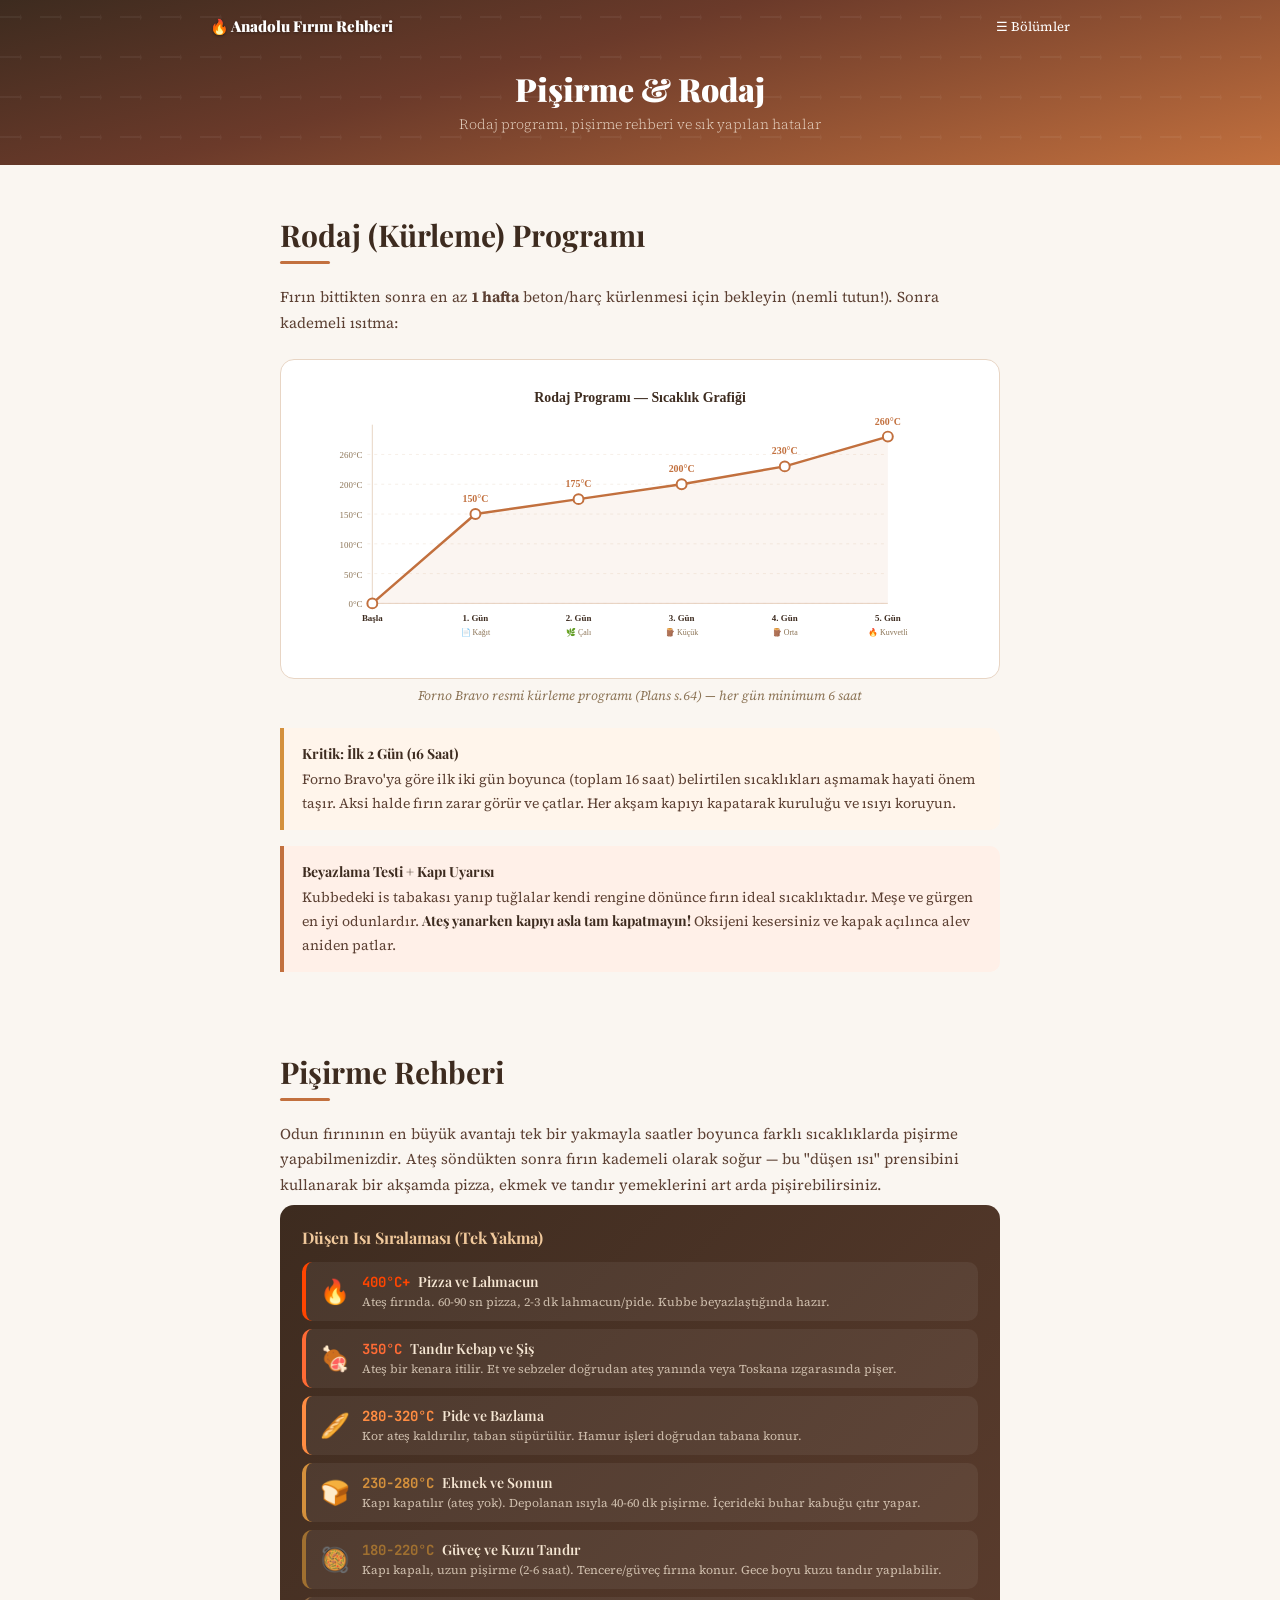
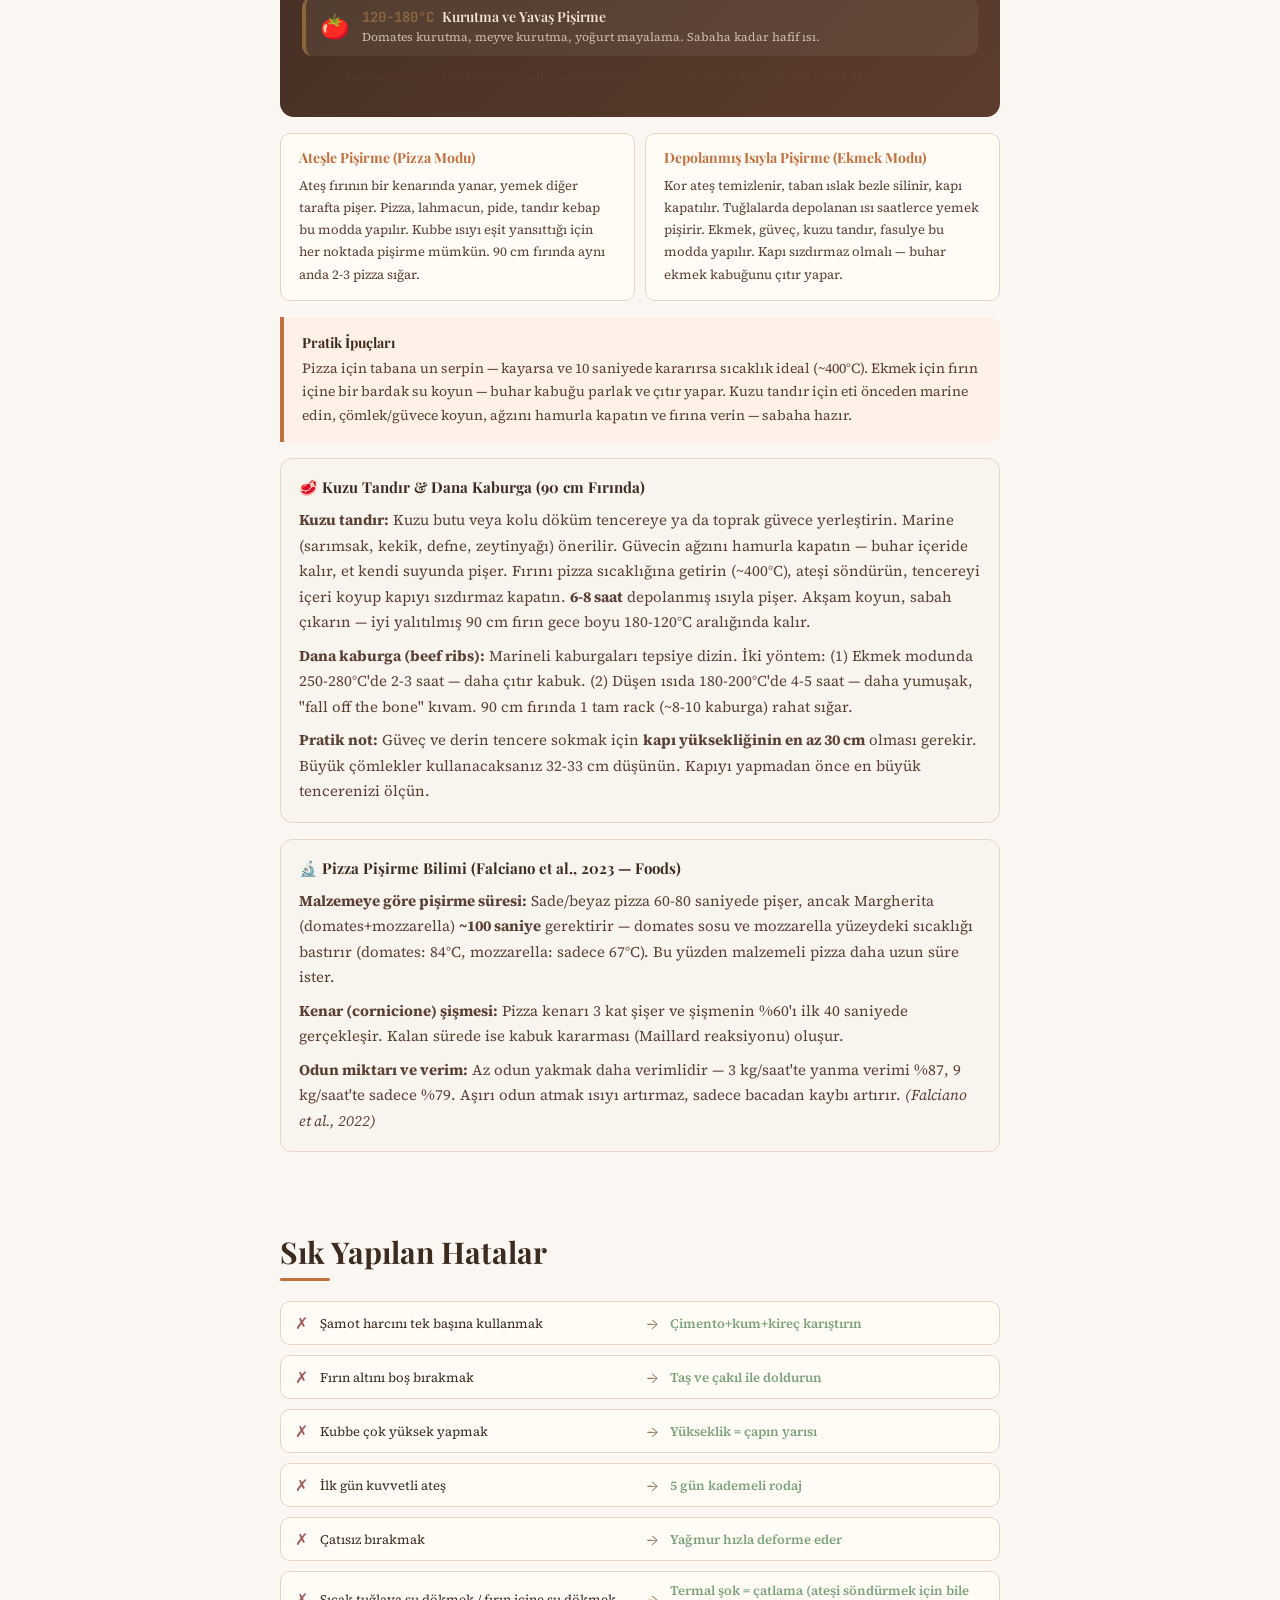
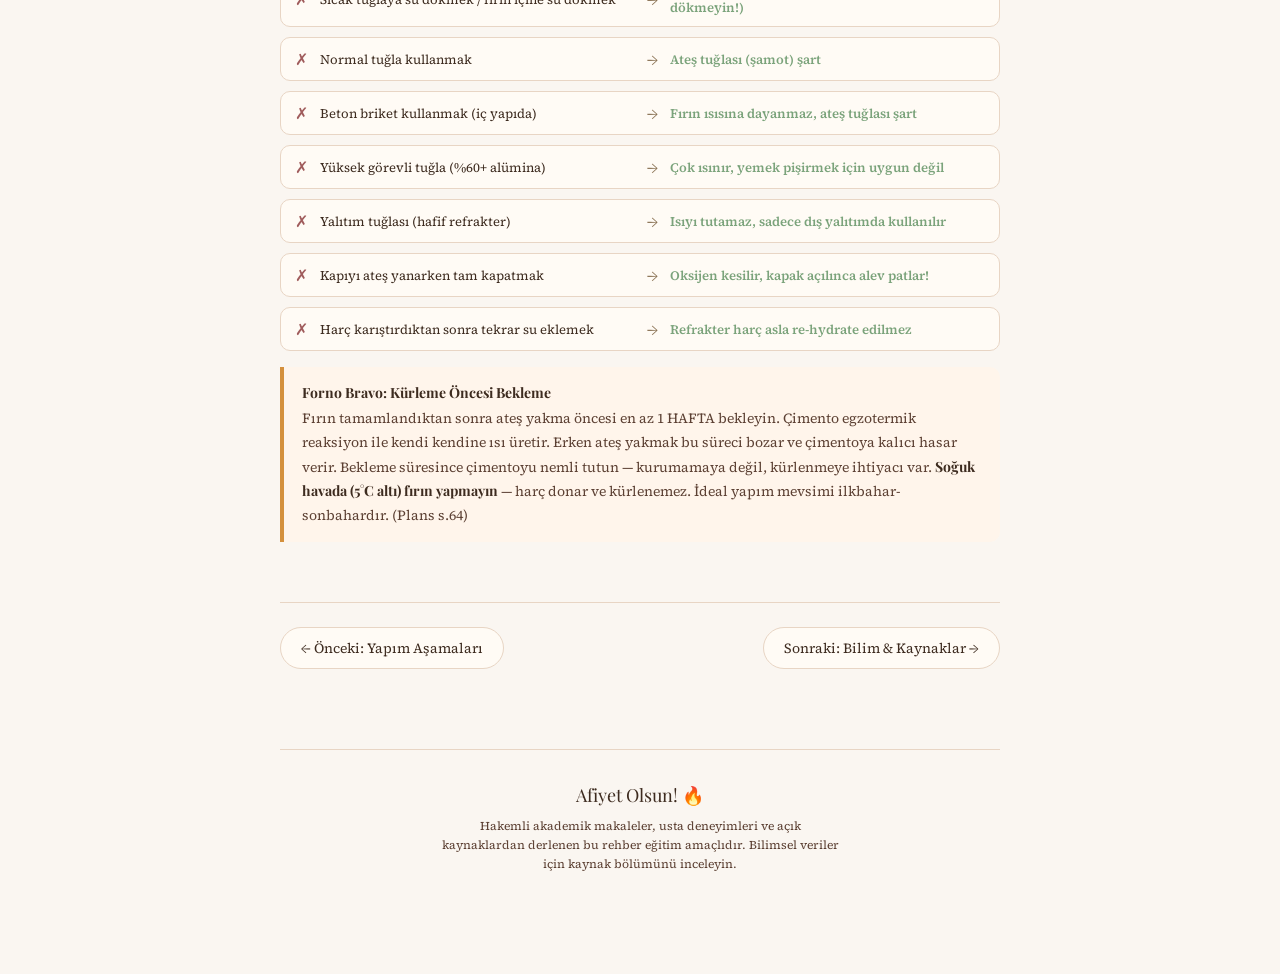
==== pisirme.html @ 47127f31 "Anadolu fırın sitesi - ilk sürüm" ====
<!DOCTYPE html>
<html lang="tr">
<head>
  <meta charset="UTF-8">
  <meta name="viewport" content="width=device-width, initial-scale=1.0">
  <meta name="description" content="Odun fırını rodaj programı, pişirme rehberi ve sık yapılan hatalar. Düşen ısı sıralaması ile tek yakmayla pizza, ekmek ve tandır.">
  <meta property="og:title" content="Pişirme &amp; Rodaj — Anadolu Fırını Rehberi">
  <meta property="og:description" content="Rodaj programı, pişirme rehberi ve sık yapılan hatalar — bilimsel verilerle desteklenmiş.">
  <meta property="og:type" content="article">
  <meta name="twitter:card" content="summary">
  <link rel="icon" href="data:image/svg+xml,<svg xmlns='http://www.w3.org/2000/svg' viewBox='0 0 100 100'><text y='.9em' font-size='90'>🔥</text></svg>">
  <title>Pişirme &amp; Rodaj — Anadolu Fırını Rehberi</title>
  <link href="https://fonts.googleapis.com/css2?family=Playfair+Display:wght@400;700;900&family=Source+Serif+4:wght@300;400;600;700&family=JetBrains+Mono:wght@400&display=swap" rel="stylesheet">
  <link rel="stylesheet" href="style.css">
</head>
<body data-page="pisirme">

<a href="#main" class="skip-nav">İçeriğe atla</a>
<script src="shared.js"></script>

<!-- MINI BANNER -->
<div class="mini-banner">
  <h1>Pişirme &amp; Rodaj</h1>
  <p>Rodaj programı, pişirme rehberi ve sık yapılan hatalar</p>
</div>

<!-- MAIN -->
<main id="main">

<!-- RODAJ -->
<section id="rodaj">
  <h2>Rodaj (Kürleme) Programı</h2><div class="h2-bar"></div>
  <p>Fırın bittikten sonra en az <strong>1 hafta</strong> beton/harç kürlenmesi için bekleyin (nemli tutun!). Sonra kademeli ısıtma:</p>
  <figure>
    <div class="diagram-box"><img src="svg/curing-chart.svg" alt="Rodaj Sıcaklık Grafiği" loading="lazy"></div>
    <figcaption>Forno Bravo resmi kürleme programı (Plans s.64) — her gün minimum 6 saat</figcaption>
  </figure>
  <div class="tip tip-warn">
    <strong>Kritik: İlk 2 Gün (16 Saat)</strong>
    <div class="tip-body">Forno Bravo'ya göre ilk iki gün boyunca (toplam 16 saat) belirtilen sıcaklıkları aşmamak hayati önem taşır. Aksi halde fırın zarar görür ve çatlar. Her akşam kapıyı kapatarak kuruluğu ve ısıyı koruyun.</div>
  </div>
  <div class="tip tip-fire">
    <strong>Beyazlama Testi + Kapı Uyarısı</strong>
    <div class="tip-body">Kubbedeki is tabakası yanıp tuğlalar kendi rengine dönünce fırın ideal sıcaklıktadır. Meşe ve gürgen en iyi odunlardır. <strong>Ateş yanarken kapıyı asla tam kapatmayın!</strong> Oksijeni kesersiniz ve kapak açılınca alev aniden patlar.</div>
  </div>
</section>

<!-- PİŞİRME REHBERİ -->
<section id="pisirme">
  <h2>Pişirme Rehberi</h2><div class="h2-bar"></div>
  <p>Odun fırınının en büyük avantajı tek bir yakmayla saatler boyunca farklı sıcaklıklarda pişirme yapabilmenizdir. Ateş söndükten sonra fırın kademeli olarak soğur — bu "düşen ısı" prensibini kullanarak bir akşamda pizza, ekmek ve tandır yemeklerini art arda pişirebilirsiniz.</p>

  <div class="dark-panel">
    <h4>Düşen Isı Sıralaması (Tek Yakma)</h4>
    <div class="heat-item" style="border-left:4px solid #FF4500"><div class="heat-icon">&#128293;</div><div class="heat-content"><div class="heat-header"><span class="heat-temp" style="color:#FF4500">400°C+</span><span class="heat-name">Pizza ve Lahmacun</span></div><div class="heat-desc">Ateş fırında. 60-90 sn pizza, 2-3 dk lahmacun/pide. Kubbe beyazlaştığında hazır.</div></div></div>
    <div class="heat-item" style="border-left:4px solid #FF6B35"><div class="heat-icon">&#127830;</div><div class="heat-content"><div class="heat-header"><span class="heat-temp" style="color:#FF6B35">350°C</span><span class="heat-name">Tandır Kebap ve Şiş</span></div><div class="heat-desc">Ateş bir kenara itilir. Et ve sebzeler doğrudan ateş yanında veya Toskana ızgarasında pişer.</div></div></div>
    <div class="heat-item" style="border-left:4px solid #FF8C42"><div class="heat-icon">&#129366;</div><div class="heat-content"><div class="heat-header"><span class="heat-temp" style="color:#FF8C42">280-320°C</span><span class="heat-name">Pide ve Bazlama</span></div><div class="heat-desc">Kor ateş kaldırılır, taban süpürülür. Hamur işleri doğrudan tabana konur.</div></div></div>
    <div class="heat-item" style="border-left:4px solid #D4903C"><div class="heat-icon">&#127838;</div><div class="heat-content"><div class="heat-header"><span class="heat-temp" style="color:#D4903C">230-280°C</span><span class="heat-name">Ekmek ve Somun</span></div><div class="heat-desc">Kapı kapatılır (ateş yok). Depolanan ısıyla 40-60 dk pişirme. İçerideki buhar kabuğu çıtır yapar.</div></div></div>
    <div class="heat-item" style="border-left:4px solid #A07030"><div class="heat-icon">&#129368;</div><div class="heat-content"><div class="heat-header"><span class="heat-temp" style="color:#A07030">180-220°C</span><span class="heat-name">Güveç ve Kuzu Tandır</span></div><div class="heat-desc">Kapı kapalı, uzun pişirme (2-6 saat). Tencere/güveç fırına konur. Gece boyu kuzu tandır yapılabilir.</div></div></div>
    <div class="heat-item" style="border-left:4px solid #8B6540"><div class="heat-icon">&#127813;</div><div class="heat-content"><div class="heat-header"><span class="heat-temp" style="color:#8B6540">120-180°C</span><span class="heat-name">Kurutma ve Yavaş Pişirme</span></div><div class="heat-desc">Domates kurutma, meyve kurutma, yoğurt mayalama. Sabaha kadar hafif ısı.</div></div></div>
    <p class="footnote">Isı transferinin %73'ü kubbeden radyasyonla gelir (Falciano et al., 2023). İyi yalıtılmış fırın 8-12 saat ısı tutar.</p>
  </div>

  <div class="cook-grid">
    <div class="card">
      <h4 class="card-title-sm">Ateşle Pişirme (Pizza Modu)</h4>
      <p class="card-body-sm">Ateş fırının bir kenarında yanar, yemek diğer tarafta pişer. Pizza, lahmacun, pide, tandır kebap bu modda yapılır. Kubbe ısıyı eşit yansıttığı için her noktada pişirme mümkün. 90 cm fırında aynı anda 2-3 pizza sığar.</p>
    </div>
    <div class="card">
      <h4 class="card-title-sm">Depolanmış Isıyla Pişirme (Ekmek Modu)</h4>
      <p class="card-body-sm">Kor ateş temizlenir, taban ıslak bezle silinir, kapı kapatılır. Tuğlalarda depolanan ısı saatlerce yemek pişirir. Ekmek, güveç, kuzu tandır, fasulye bu modda yapılır. Kapı sızdırmaz olmalı — buhar ekmek kabuğunu çıtır yapar.</p>
    </div>
  </div>

  <div class="tip tip-fire">
    <strong>Pratik İpuçları</strong>
    <div class="tip-body">Pizza için tabana un serpin — kayarsa ve 10 saniyede kararırsa sıcaklık ideal (~400°C). Ekmek için fırın içine bir bardak su koyun — buhar kabuğu parlak ve çıtır yapar. Kuzu tandır için eti önceden marine edin, çömlek/güvece koyun, ağzını hamurla kapatın ve fırına verin — sabaha hazır.</div>
  </div>

  <div class="section-panel">
    <h4 class="panel-title">&#129385; Kuzu Tandır &amp; Dana Kaburga (90 cm Fırında)</h4>
    <div class="content-text">
      <p><strong>Kuzu tandır:</strong> Kuzu butu veya kolu döküm tencereye ya da toprak güvece yerleştirin. Marine (sarımsak, kekik, defne, zeytinyağı) önerilir. Güvecin ağzını hamurla kapatın — buhar içeride kalır, et kendi suyunda pişer. Fırını pizza sıcaklığına getirin (~400°C), ateşi söndürün, tencereyi içeri koyup kapıyı sızdırmaz kapatın. <strong>6-8 saat</strong> depolanmış ısıyla pişer. Akşam koyun, sabah çıkarın — iyi yalıtılmış 90 cm fırın gece boyu 180-120°C aralığında kalır.</p>
      <p><strong>Dana kaburga (beef ribs):</strong> Marineli kaburgaları tepsiye dizin. İki yöntem: (1) Ekmek modunda 250-280°C'de 2-3 saat — daha çıtır kabuk. (2) Düşen ısıda 180-200°C'de 4-5 saat — daha yumuşak, "fall off the bone" kıvam. 90 cm fırında 1 tam rack (~8-10 kaburga) rahat sığar.</p>
      <p class="mb-0"><strong>Pratik not:</strong> Güveç ve derin tencere sokmak için <strong>kapı yüksekliğinin en az 30 cm</strong> olması gerekir. Büyük çömlekler kullanacaksanız 32-33 cm düşünün. Kapıyı yapmadan önce en büyük tencerenizi ölçün.</p>
    </div>
  </div>

  <div class="section-panel">
    <h4 class="panel-title">&#128300; Pizza Pişirme Bilimi (Falciano et al., 2023 — Foods)</h4>
    <div class="content-text">
      <p><strong>Malzemeye göre pişirme süresi:</strong> Sade/beyaz pizza 60-80 saniyede pişer, ancak Margherita (domates+mozzarella) <strong>~100 saniye</strong> gerektirir — domates sosu ve mozzarella yüzeydeki sıcaklığı bastırır (domates: 84°C, mozzarella: sadece 67°C). Bu yüzden malzemeli pizza daha uzun süre ister.</p>
      <p><strong>Kenar (cornicione) şişmesi:</strong> Pizza kenarı 3 kat şişer ve şişmenin %60'ı ilk 40 saniyede gerçekleşir. Kalan sürede ise kabuk kararması (Maillard reaksiyonu) oluşur.</p>
      <p class="mb-0"><strong>Odun miktarı ve verim:</strong> Az odun yakmak daha verimlidir — 3 kg/saat'te yanma verimi %87, 9 kg/saat'te sadece %79. Aşırı odun atmak ısıyı artırmaz, sadece bacadan kaybı artırır. <em>(Falciano et al., 2022)</em></p>
    </div>
  </div>
</section>

<!-- SIK HATALAR -->
<section id="hatalar">
  <h2>Sık Yapılan Hatalar</h2><div class="h2-bar"></div>
  <div class="card-grid">
    <div class="card error-item"><span class="x">&#10007;</span><span class="err">Şamot harcını tek başına kullanmak</span><span class="arrow">&rarr;</span><span class="fix">Çimento+kum+kireç karıştırın</span></div>
    <div class="card error-item"><span class="x">&#10007;</span><span class="err">Fırın altını boş bırakmak</span><span class="arrow">&rarr;</span><span class="fix">Taş ve çakıl ile doldurun</span></div>
    <div class="card error-item"><span class="x">&#10007;</span><span class="err">Kubbe çok yüksek yapmak</span><span class="arrow">&rarr;</span><span class="fix">Yükseklik = çapın yarısı</span></div>
    <div class="card error-item"><span class="x">&#10007;</span><span class="err">İlk gün kuvvetli ateş</span><span class="arrow">&rarr;</span><span class="fix">5 gün kademeli rodaj</span></div>
    <div class="card error-item"><span class="x">&#10007;</span><span class="err">Çatısız bırakmak</span><span class="arrow">&rarr;</span><span class="fix">Yağmur hızla deforme eder</span></div>
    <div class="card error-item"><span class="x">&#10007;</span><span class="err">Sıcak tuğlaya su dökmek / fırın içine su dökmek</span><span class="arrow">&rarr;</span><span class="fix">Termal şok = çatlama (ateşi söndürmek için bile dökmeyin!)</span></div>
    <div class="card error-item"><span class="x">&#10007;</span><span class="err">Normal tuğla kullanmak</span><span class="arrow">&rarr;</span><span class="fix">Ateş tuğlası (şamot) şart</span></div>
    <div class="card error-item"><span class="x">&#10007;</span><span class="err">Beton briket kullanmak (iç yapıda)</span><span class="arrow">&rarr;</span><span class="fix">Fırın ısısına dayanmaz, ateş tuğlası şart</span></div>
    <div class="card error-item"><span class="x">&#10007;</span><span class="err">Yüksek görevli tuğla (%60+ alümina)</span><span class="arrow">&rarr;</span><span class="fix">Çok ısınır, yemek pişirmek için uygun değil</span></div>
    <div class="card error-item"><span class="x">&#10007;</span><span class="err">Yalıtım tuğlası (hafif refrakter)</span><span class="arrow">&rarr;</span><span class="fix">Isıyı tutamaz, sadece dış yalıtımda kullanılır</span></div>
    <div class="card error-item"><span class="x">&#10007;</span><span class="err">Kapıyı ateş yanarken tam kapatmak</span><span class="arrow">&rarr;</span><span class="fix">Oksijen kesilir, kapak açılınca alev patlar!</span></div>
    <div class="card error-item"><span class="x">&#10007;</span><span class="err">Harç karıştırdıktan sonra tekrar su eklemek</span><span class="arrow">&rarr;</span><span class="fix">Refrakter harç asla re-hydrate edilmez</span></div>
  </div>
  <div class="tip tip-warn">
    <strong>Forno Bravo: Kürleme Öncesi Bekleme</strong>
    <div class="tip-body">Fırın tamamlandıktan sonra ateş yakma öncesi en az 1 HAFTA bekleyin. Çimento egzotermik reaksiyon ile kendi kendine ısı üretir. Erken ateş yakmak bu süreci bozar ve çimentoya kalıcı hasar verir. Bekleme süresince çimentoyu nemli tutun — kurumamaya değil, kürlenmeye ihtiyacı var. <strong>Soğuk havada (5°C altı) fırın yapmayın</strong> — harç donar ve kürlenemez. İdeal yapım mevsimi ilkbahar-sonbahardır. (Plans s.64)</div>
  </div>
</section>

<!-- SAYFA NAVİGASYONU -->
<div class="page-nav">
  <a href="yapim.html">&#8592; Önceki: Yapım Aşamaları</a>
  <a href="bilim.html">Sonraki: Bilim &amp; Kaynaklar &#8594;</a>
</div>

<!-- FOOTER -->
<footer>
  <p class="title">Afiyet Olsun! &#128293;</p>
  <p class="sub">Hakemli akademik makaleler, usta deneyimleri ve açık kaynaklardan derlenen bu rehber eğitim amaçlıdır. Bilimsel veriler için kaynak bölümünü inceleyin.</p>
</footer>

</main>

</body>
</html>
---- style.css ----
:root {
  --bg: #FAF6F1; --card: #FFFBF5; --border: #E8D5C4; --terra: #C2703E;
  --dark: #3D2B1F; --mid: #5C4033; --light: #8B7355; --cream: #F0C89B;
  --green: #7BA37B; --red: #A05C5C; --blue: #5B7BA3;
}
*, *::before, *::after { box-sizing: border-box; margin: 0; padding: 0; }
body { font-family: 'Source Serif 4', Georgia, serif; color: var(--dark); background: var(--bg); min-height: 100vh; }

/* NAV */
nav { position: fixed; top: 0; left: 0; right: 0; z-index: 100; padding: 0 20px; transition: all 0.3s; }
nav.scrolled { background: rgba(250,246,241,0.95); backdrop-filter: blur(10px); border-bottom: 1px solid var(--border); }
.nav-inner { max-width: 860px; margin: 0 auto; display: flex; align-items: center; justify-content: space-between; height: 52px; }
.nav-logo { font-family: 'Playfair Display', serif; font-weight: 900; font-size: 15px; color: #fff; transition: all 0.3s; text-shadow: 0 1px 3px rgba(0,0,0,0.4); text-decoration: none; }
nav.scrolled .nav-logo { color: var(--dark); text-shadow: none; }
.nav-toggle { background: none; border: none; cursor: pointer; color: #fff; font-size: 13px; font-family: 'Source Serif 4', serif; }
nav.scrolled .nav-toggle { color: var(--dark); }
.nav-menu { position: absolute; top: 52px; right: 20px; background: var(--card); border: 1px solid var(--border); border-radius: 10px; padding: 6px; min-width: 190px; box-shadow: 0 8px 30px rgba(61,43,31,0.12); display: none; }
.nav-menu.open { display: block; }
.nav-menu a { display: block; width: 100%; text-align: left; padding: 8px 12px; background: transparent; border: none; border-radius: 6px; cursor: pointer; font-family: 'Source Serif 4', serif; font-size: 13px; color: var(--dark); text-decoration: none; }
.nav-menu a:hover, .nav-menu a.active { background: #F0E6DA; }

/* HEADER */
header { background: linear-gradient(165deg, var(--dark) 0%, #6B3A2A 40%, var(--terra) 100%); min-height: 70vh; display: flex; flex-direction: column; justify-content: center; align-items: center; text-align: center; padding: 70px 20px 50px; position: relative; }
header::before { content: ''; position: absolute; inset: 0; opacity: 0.05; background-image: url("data:image/svg+xml,%3Csvg width='40' height='40' viewBox='0 0 40 40' xmlns='http://www.w3.org/2000/svg'%3E%3Cpath d='M20 20.5V18H0v-2h20v-2l2 3.5-2 3z' fill='%23fff'/%3E%3C/svg%3E"); }
.header-inner { position: relative; z-index: 1; }
.header-badge { display: inline-flex; align-items: center; gap: 8px; padding: 6px 16px; background: rgba(255,255,255,0.1); border-radius: 100px; margin-bottom: 24px; border: 1px solid rgba(255,255,255,0.15); color: var(--cream); font-size: 12px; letter-spacing: 1px; }
header h1 { font-family: 'Playfair Display', serif; font-weight: 900; color: #fff; font-size: clamp(32px, 7vw, 56px); line-height: 1.1; margin: 0 0 16px; max-width: 650px; }
header h1 span { color: var(--cream); }
header p { color: #E8D5C4; font-size: clamp(15px, 2.5vw, 18px); line-height: 1.6; max-width: 480px; margin: 0 auto 28px; font-weight: 300; }
.header-btns { display: flex; gap: 10px; justify-content: center; flex-wrap: wrap; }
.btn-primary { padding: 12px 24px; background: var(--terra); color: #fff; border: none; border-radius: 100px; cursor: pointer; font-family: 'Source Serif 4', serif; font-size: 14px; font-weight: 600; text-decoration: none; display: inline-block; }
.btn-secondary { padding: 12px 24px; background: rgba(255,255,255,0.1); color: #fff; border: 1px solid rgba(255,255,255,0.2); border-radius: 100px; cursor: pointer; font-family: 'Source Serif 4', serif; font-size: 14px; text-decoration: none; display: inline-block; }

/* MINI BANNER (diğer sayfalar için) */
.mini-banner { background: linear-gradient(165deg, var(--dark) 0%, #6B3A2A 40%, var(--terra) 100%); padding: 70px 20px 30px; text-align: center; position: relative; }
.mini-banner::before { content: ''; position: absolute; inset: 0; opacity: 0.05; background-image: url("data:image/svg+xml,%3Csvg width='40' height='40' viewBox='0 0 40 40' xmlns='http://www.w3.org/2000/svg'%3E%3Cpath d='M20 20.5V18H0v-2h20v-2l2 3.5-2 3z' fill='%23fff'/%3E%3C/svg%3E"); }
.mini-banner h1 { font-family: 'Playfair Display', serif; font-weight: 900; color: #fff; font-size: clamp(22px, 5vw, 32px); line-height: 1.2; margin: 0 0 6px; position: relative; z-index: 1; }
.mini-banner p { color: #E8D5C4; font-size: 14px; line-height: 1.5; font-weight: 300; margin: 0; position: relative; z-index: 1; }

/* MAIN */
main { max-width: 760px; margin: 0 auto; padding: 50px 20px 100px; }
section { opacity: 0; transform: translateY(24px); transition: all 0.6s ease; margin-top: 80px; }
section:first-child { margin-top: 0; }
section.visible { opacity: 1; transform: translateY(0); }
h2 { font-family: 'Playfair Display', serif; font-size: 30px; margin: 0 0 6px; color: var(--dark); }
.h2-bar { width: 50px; height: 3px; background: var(--terra); border-radius: 2px; margin-bottom: 20px; }
h3 { font-family: 'Playfair Display', serif; font-size: 20px; margin: 24px 0 10px; color: var(--terra); }
p { font-size: 15px; line-height: 1.7; color: var(--mid); margin-bottom: 8px; }

/* DIAGRAM */
figure { margin: 24px 0; padding: 0; }
.diagram-box { background: #fff; border: 1px solid var(--border); border-radius: 14px; padding: 20px 12px; overflow: hidden; display: flex; justify-content: center; }
.diagram-box img { width: 100%; max-width: 700px; height: auto; }
figcaption { text-align: center; font-size: 13px; color: var(--light); margin-top: 8px; font-style: italic; }

/* TIP */
.tip { border-radius: 0 10px 10px 0; padding: 14px 18px; margin: 16px 0; }
.tip-tip { background: #F0F7F0; border-left: 4px solid var(--green); }
.tip-warn { background: #FFF5EB; border-left: 4px solid #D4903C; }
.tip-fire { background: #FFF0E8; border-left: 4px solid var(--terra); }
.tip strong { font-family: 'Playfair Display', serif; color: var(--dark); font-size: 14px; }
.tip .tip-body { font-size: 14px; line-height: 1.7; color: var(--mid); margin-top: 4px; }

/* CARD */
.card { background: var(--card); border: 1px solid var(--border); border-radius: 10px; padding: 14px 18px; }
.card-grid { display: grid; gap: 10px; }
.info-box { background: #F8F0E8; border: 1px solid var(--border); border-radius: 12px; padding: 16px; margin: 12px 0; }
.info-box h4, .card h4 { font-family: 'Playfair Display', serif; font-size: 14px; margin: 0 0 8px; }
.highlight-box { background: #E8F5E8; border: 2px solid #4A7C3F; border-radius: 12px; padding: 16px; margin-bottom: 14px; }
.highlight-box h4 { font-family: 'Playfair Display', serif; font-size: 15px; margin: 0 0 8px; color: #2D5A27; }

/* SPEC GRID */
.spec-grid { background: var(--dark); border-radius: 14px; padding: 22px; color: #F5E6D3; font-family: 'JetBrains Mono', monospace; display: grid; grid-template-columns: 1fr 1fr; gap: 12px; }
.spec-item { padding: 8px 0; border-bottom: 1px solid #5C4033; }
.spec-label { font-size: 10px; color: var(--light); font-family: 'Source Serif 4', serif; }
.spec-value { font-size: 16px; color: var(--cream); font-weight: 500; }

/* TABLE */
table { width: 100%; font-size: 12px; border-collapse: collapse; color: var(--mid); }
thead tr { border-bottom: 2px solid var(--terra); }
th { text-align: left; padding: 6px 8px; font-weight: 700; }
td { padding: 6px 8px; }
tbody tr { border-bottom: 1px solid var(--border); }
tbody tr:nth-child(even) { background: #FFFBF5; }

/* INSULATION COMPARE */
.insul-grid { display: grid; grid-template-columns: 1fr 1fr 1fr 1fr; gap: 8px; margin-bottom: 10px; }
.insul-card { border-radius: 8px; padding: 10px; text-align: center; }
.insul-card .value { font-size: 18px; font-weight: 700; font-family: 'JetBrains Mono', monospace; }
.insul-card .unit { font-size: 10px; color: var(--light); }
.insul-card .note { font-size: 10px; color: var(--green); margin-top: 4px; }

/* HARC CARDS */
.harc-best { background: linear-gradient(135deg, var(--dark), #5C3D2E); border-radius: 12px; padding: 22px; color: #F5E6D3; }
.harc-best h4 { color: var(--cream); }
.harc-normal { background: var(--card); border-radius: 12px; padding: 22px; color: var(--mid); border: 1px solid var(--border); }
.harc-normal h4 { color: var(--terra); }
.harc-tag { display: inline-block; padding: 4px 10px; border-radius: 6px; font-size: 13px; margin: 2px; }

/* TECHNIQUE CARDS */
.tech-card { display: flex; align-items: center; gap: 12px; border-left-width: 4px; border-left-style: solid; }
.tech-badge { width: 30px; height: 30px; border-radius: 50%; color: #fff; display: flex; align-items: center; justify-content: center; font-weight: 700; font-size: 14px; flex-shrink: 0; }

/* DARK PANEL */
.dark-panel { background: linear-gradient(135deg, var(--dark), #5C3D2E); border-radius: 14px; padding: 22px; color: #F5E6D3; margin-bottom: 16px; }
.dark-panel h4 { font-family: 'Playfair Display', serif; font-size: 16px; margin: 0 0 14px; color: var(--cream); }
.heat-item { display: flex; gap: 12px; align-items: center; padding: 10px 14px; background: rgba(255,255,255,0.06); border-radius: 10px; margin-bottom: 8px; }
.heat-icon { font-size: 24px; flex-shrink: 0; }
.heat-temp { font-family: 'JetBrains Mono', monospace; font-size: 14px; font-weight: 700; }
.heat-name { font-family: 'Playfair Display', serif; font-size: 14px; font-weight: 600; }
.heat-desc { font-size: 12px; opacity: 0.75; line-height: 1.5; }

/* ERROR LIST */
.error-item { display: flex; gap: 12px; align-items: center; padding: 10px 14px; }
.error-item .err { flex: 1; font-size: 13px; color: var(--dark); }
.error-item .fix { flex: 1; font-size: 13px; color: var(--green); font-weight: 600; }
.error-item .arrow { color: var(--light); flex-shrink: 0; }
.error-item .x { color: var(--red); font-size: 16px; flex-shrink: 0; }

/* SCIENCE */
.stat-grid { display: grid; grid-template-columns: repeat(3, 1fr); gap: 10px; }
.stat-card { background: rgba(255,255,255,0.08); border-radius: 10px; padding: 14px; text-align: center; }
.stat-num { font-size: 28px; font-weight: 900; font-family: 'Playfair Display', serif; }

/* SOURCES */
.source-link { display: flex; justify-content: space-between; align-items: center; border: 1px solid var(--border); border-radius: 10px; padding: 12px 16px; text-decoration: none; margin-bottom: 8px; transition: border-color 0.2s; }
.source-link:hover { border-color: var(--terra); }
.source-link.tr-source { background: #F0F5E8; }
.source-link.tr-source:hover { border-color: var(--green); }
.source-link.int-source { background: #F8F0E8; }
.source-link.prac-source { background: var(--card); }
.source-name { font-family: 'Playfair Display', serif; font-size: 13px; color: var(--dark); font-weight: 700; }
.source-badge { font-size: 9px; padding: 1px 6px; border-radius: 100px; margin-left: 8px; font-weight: 600; }
.source-desc { font-size: 12px; color: var(--light); margin-top: 2px; }
.source-arrow { color: var(--terra); }

/* COOKING MODES */
.cook-grid { display: grid; grid-template-columns: 1fr 1fr; gap: 10px; margin-bottom: 14px; }
@media (max-width: 600px) {
  .cook-grid, .stat-grid, .insul-grid, .spec-grid { grid-template-columns: 1fr; }
}

/* FOOTER */
footer { margin-top: 80px; padding-top: 30px; border-top: 1px solid var(--border); text-align: center; color: var(--light); }
footer .title { font-family: 'Playfair Display', serif; font-size: 18px; color: var(--dark); margin: 0 0 6px; }
footer .sub { font-size: 12px; line-height: 1.6; max-width: 400px; margin: 0 auto; }

/* DOOR OPTIONS */
.door-grid { display: grid; gap: 6px; font-size: 13px; color: var(--mid); }
.door-option { padding: 8px 10px; border-radius: 6px; }
.door-option:nth-child(odd) { background: #fff; }

/* FORMULA BOX */
.formula-box { background: #F0F5E8; border-radius: 8px; padding: 10px; margin-top: 8px; font-size: 12px; line-height: 1.6; color: #2D5A27; }
.formula-box strong { color: #2D5A27; }

/* COMPOSITE BOX */
.composite-box { background: #F0F5E8; border: 1px solid #4A7C3F; border-radius: 8px; padding: 12px; margin-bottom: 8px; font-size: 13px; color: var(--mid); }
.composite-box strong { color: #2D5A27; }

/* PAGE NAVIGATION */
.page-nav { display: flex; justify-content: space-between; align-items: center; margin-top: 60px; padding-top: 24px; border-top: 1px solid var(--border); }
.page-nav a { display: inline-flex; align-items: center; gap: 6px; padding: 10px 20px; background: var(--card); border: 1px solid var(--border); border-radius: 100px; text-decoration: none; font-family: 'Source Serif 4', serif; font-size: 14px; color: var(--dark); transition: all 0.2s; }
.page-nav a:hover { border-color: var(--terra); color: var(--terra); }
.page-nav .spacer { flex: 1; }

/* ============================================
   SKIP NAVIGATION & ACCESSIBILITY
   ============================================ */
.skip-nav {
  position: absolute; top: -100%; left: 16px; z-index: 200;
  padding: 8px 16px; background: var(--dark); color: #fff;
  border-radius: 0 0 8px 8px; font-size: 14px; text-decoration: none;
  transition: top 0.2s;
}
.skip-nav:focus { top: 0; }
*:focus-visible { outline: 2px solid var(--terra); outline-offset: 2px; }
button:focus-visible { outline-offset: 0; }

/* ============================================
   SEMANTIC CLASSES (inline style replacements)
   ============================================ */

/* Content text inside panels/boxes */
.content-text { font-size: 13px; line-height: 1.7; color: var(--mid); }
.intro-text { font-size: 16px; line-height: 1.8; }
.body-text { font-size: 14px; }

/* Source/footnote */
.source-note { font-size: 12px; color: var(--light); font-style: italic; margin-bottom: 0; }

/* Section panel (beige bg) */
.section-panel { background: #F8F4EE; border: 1px solid var(--border); border-radius: 12px; padding: 18px; margin: 16px 0; }
.panel-title { font-family: 'Playfair Display', serif; font-size: 15px; margin: 0 0 10px; color: var(--dark); }
.panel-title-lg { font-size: 16px; margin-bottom: 12px; }

/* Warning panel (orange) */
.warn-panel { background: #FFF0E8; border: 1px solid #D4903C; border-radius: 12px; padding: 16px; margin-bottom: 14px; }
.warn-panel-title { font-family: 'Playfair Display', serif; font-size: 14px; margin: 0 0 8px; color: #D4903C; }

/* Card titles */
.card-title { font-size: 15px; color: var(--terra); }
.card-title-sm { font-size: 14px; color: var(--terra); }
.card-title-light { font-size: 15px; color: var(--light); }
.card-title-blue { font-size: 15px; color: var(--blue); }
.card-title-green { font-size: 15px; color: var(--green); }

/* Card body text */
.card-body { font-size: 14px; line-height: 1.7; margin: 0; }
.card-body-sm { font-size: 13px; line-height: 1.7; margin: 0; }

/* Card with larger padding */
.card-lg { padding: 18px; }

/* Tag list + harc tag variants */
.tag-list { display: flex; flex-wrap: wrap; gap: 6px; }
.harc-tag-dark { background: rgba(255,255,255,0.1); }
.harc-tag-light { background: #F0E6DA; }
.harc-desc { font-size: 12px; margin: 10px 0 0; line-height: 1.6; }
.harc-desc-dim { opacity: 0.7; }

/* Heat item internals */
.heat-header { display: flex; align-items: baseline; gap: 8px; margin-bottom: 2px; }
.heat-content { flex: 1; }

/* Academic green box */
.academic-box { background: #F0F5E8; border: 1px solid #4A7C3F; border-radius: 12px; padding: 18px; }
.academic-title { font-family: 'Playfair Display', serif; font-size: 15px; margin: 0 0 8px; color: #2D5A27; }

/* Data grid (2-col inside cards) */
.data-grid { display: grid; grid-template-columns: 1fr 1fr; gap: 8px; }
.data-grid-4col { font-size: 14px; }
.data-cell { padding: 8px; background: #FFF5EB; border-radius: 6px; }

/* Insulation card variants */
.insul-card-best { background: #E8F5E8; border: 2px solid #4A7C3F; }
.insul-card-best .label { font-size: 11px; color: #2D5A27; font-weight: 700; }
.insul-card-best .value { color: #2D5A27; }
.insul-card-neutral { background: #fff; border: 1px solid var(--border); }
.insul-card-neutral .label { font-size: 11px; color: var(--light); }
.insul-card-neutral .value { color: var(--terra); }
.insul-card-warn { background: #FFF8E8; border: 1px solid #D4A030; }
.insul-card-warn .label { font-size: 11px; color: #A08020; font-weight: 600; }
.insul-card-warn .value { color: #A08020; }
.insul-card-fire { background: #fff; border: 1px solid var(--border); }
.insul-card-fire .label { font-size: 11px; color: var(--light); }
.insul-card-fire .value { color: var(--red); }

/* Tech card color variants */
.tech-card-green { border-left-color: var(--green); }
.tech-card-blue { border-left-color: var(--blue); }
.tech-card-red { border-left-color: var(--red); }
.tech-badge-green { background: var(--green); }
.tech-badge-blue { background: var(--blue); }
.tech-badge-red { background: var(--red); }

/* Source badge color variants */
.source-badge-tr { background: #2D5A271a; color: var(--green); }
.source-badge-int { background: #8B73551a; color: var(--light); }
.source-badge-prac { background: #C2703E22; color: var(--terra); }
.source-badge-en { background: #5B7BA322; color: var(--blue); }
.source-arrow-green { color: var(--green); }

/* Dark panel sub-elements */
.dark-panel .subtitle { font-size: 13px; line-height: 1.7; opacity: 0.85; margin-bottom: 14px; }
.dark-panel .footnote { font-size: 11px; margin-top: 12px; opacity: 0.5; text-align: center; }
.dark-panel-title-lg { font-size: 17px; }

/* Spacing utilities */
.mb-0 { margin-bottom: 0; }
.mt-md { margin-top: 16px; }
.mb-md { margin-bottom: 14px; }
.mt-lg { margin-top: 20px; }

/* Thermal mass warning box */
.thermal-warn { background: #FFF0E8; border: 1px solid #D4903C; border-radius: 12px; padding: 18px; }
.thermal-warn h4 { font-family: 'Playfair Display', serif; font-size: 15px; margin: 0 0 8px; color: #D4903C; }
.thermal-warn p { font-size: 14px; line-height: 1.7; color: var(--mid); }

/* Additional responsive */
@media (max-width: 600px) {
  .data-grid { grid-template-columns: 1fr; }
}

/* Table center alignment */
td, th { text-align: center; }
th:first-child, td:first-child { text-align: left; }
td.small { font-size: 11px; }

/* Stat card label */
.stat-label { font-size: 11px; margin-top: 4px; }

/* Source note with top margin */
.source-note-mt { margin-top: 8px; }

/* Data grid with top margin */
.data-grid-mt { margin-top: 8px; }
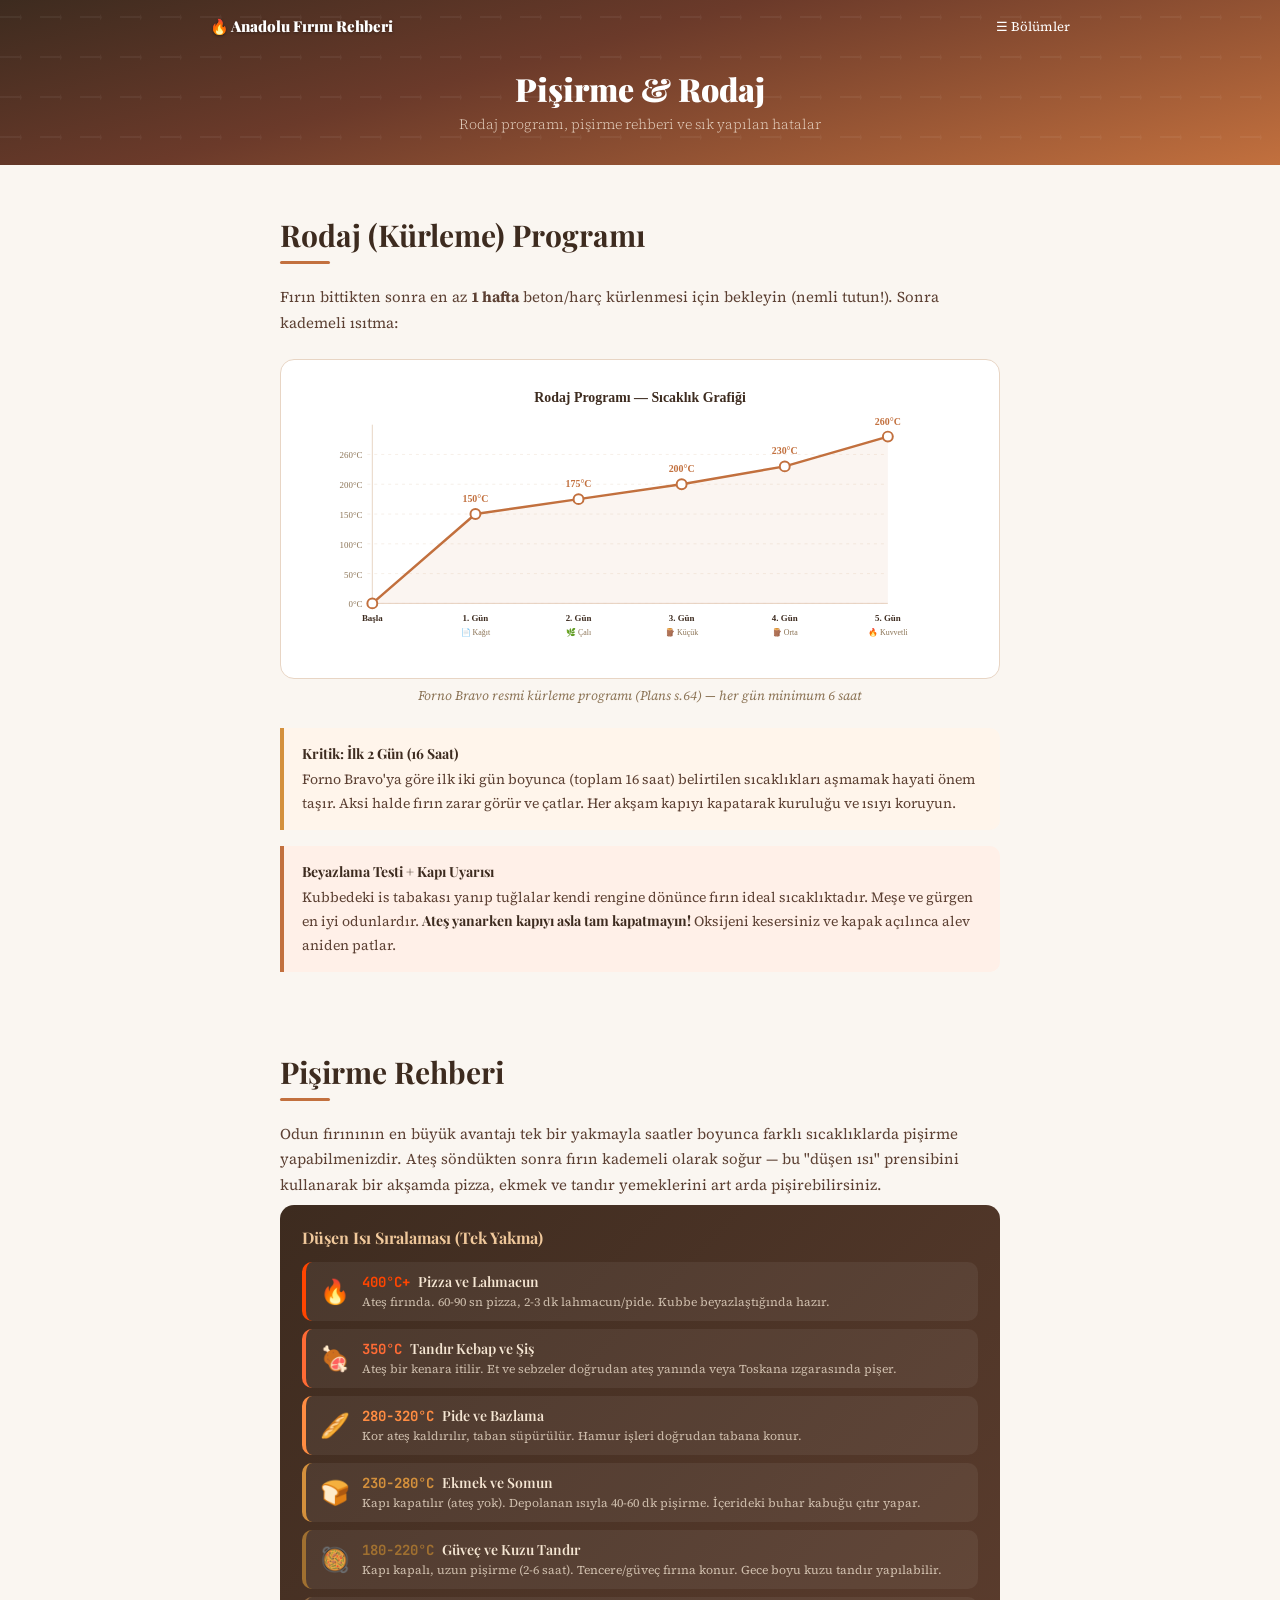
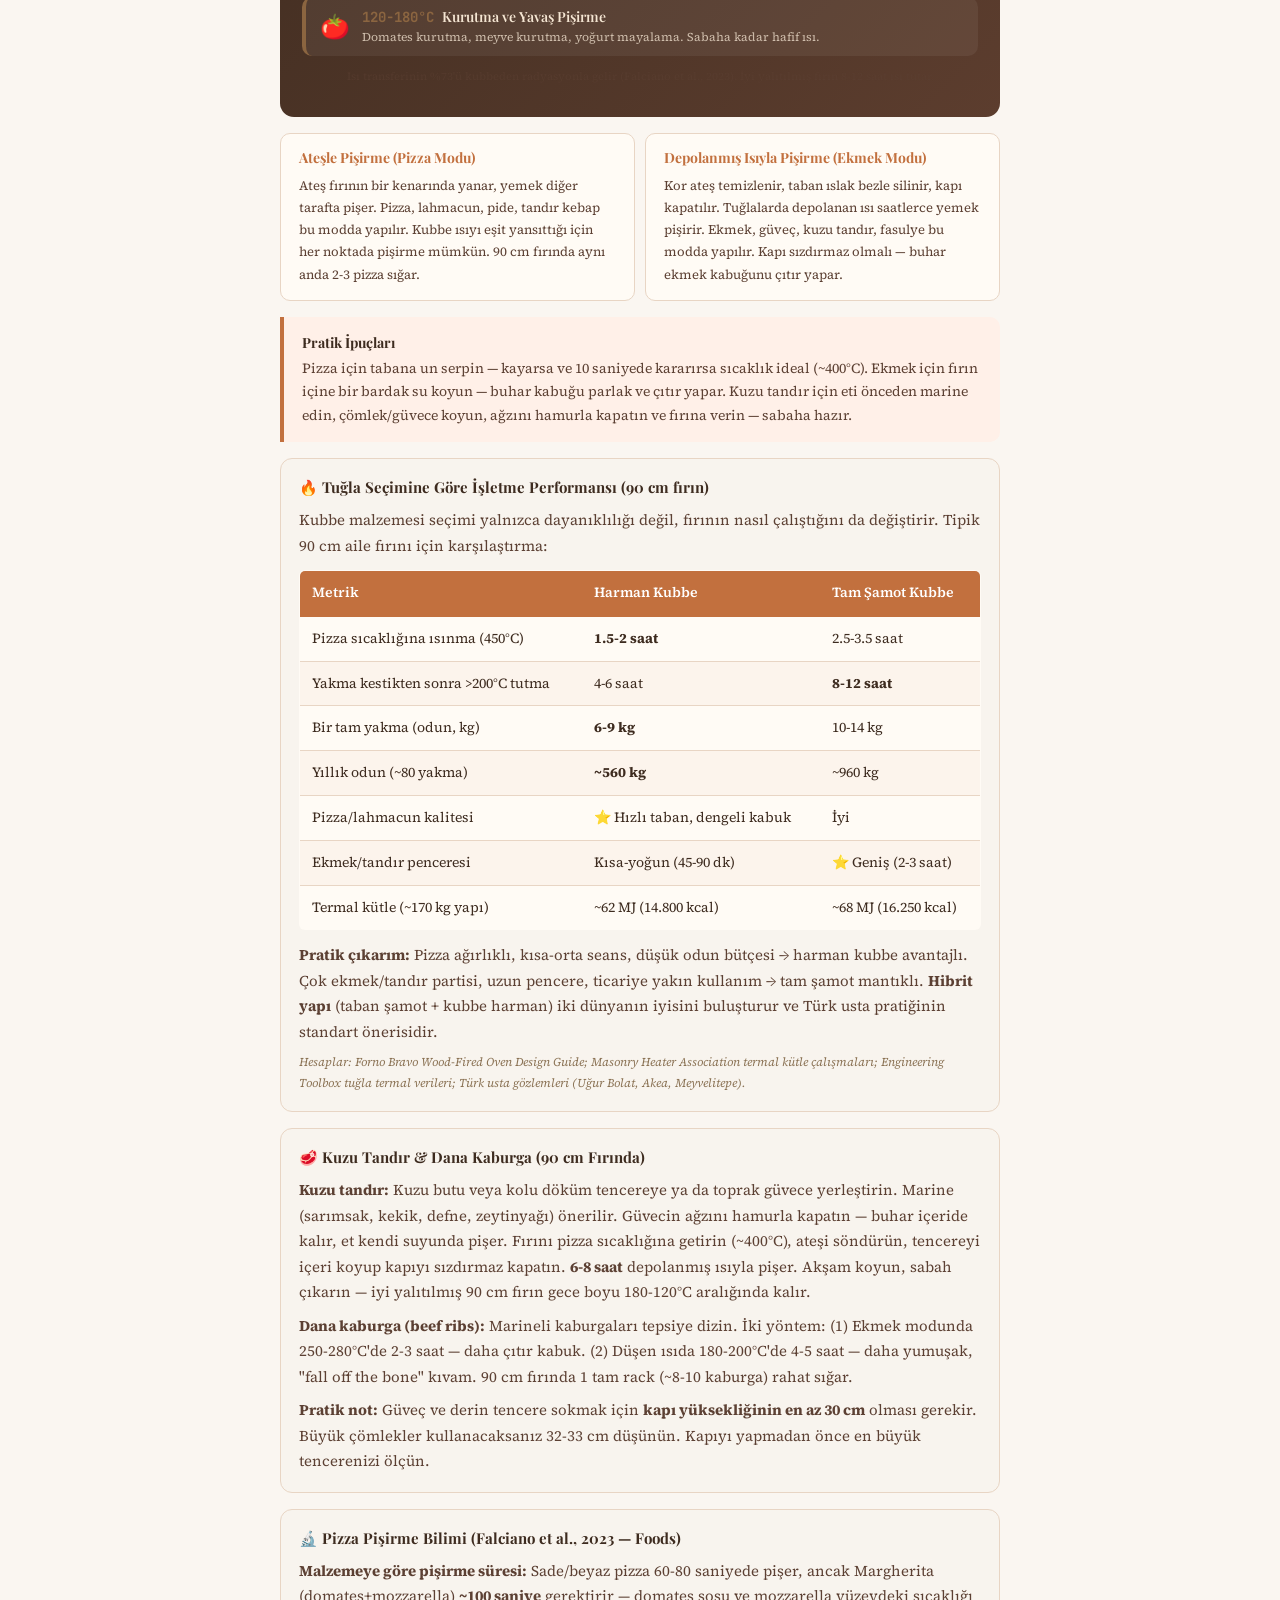
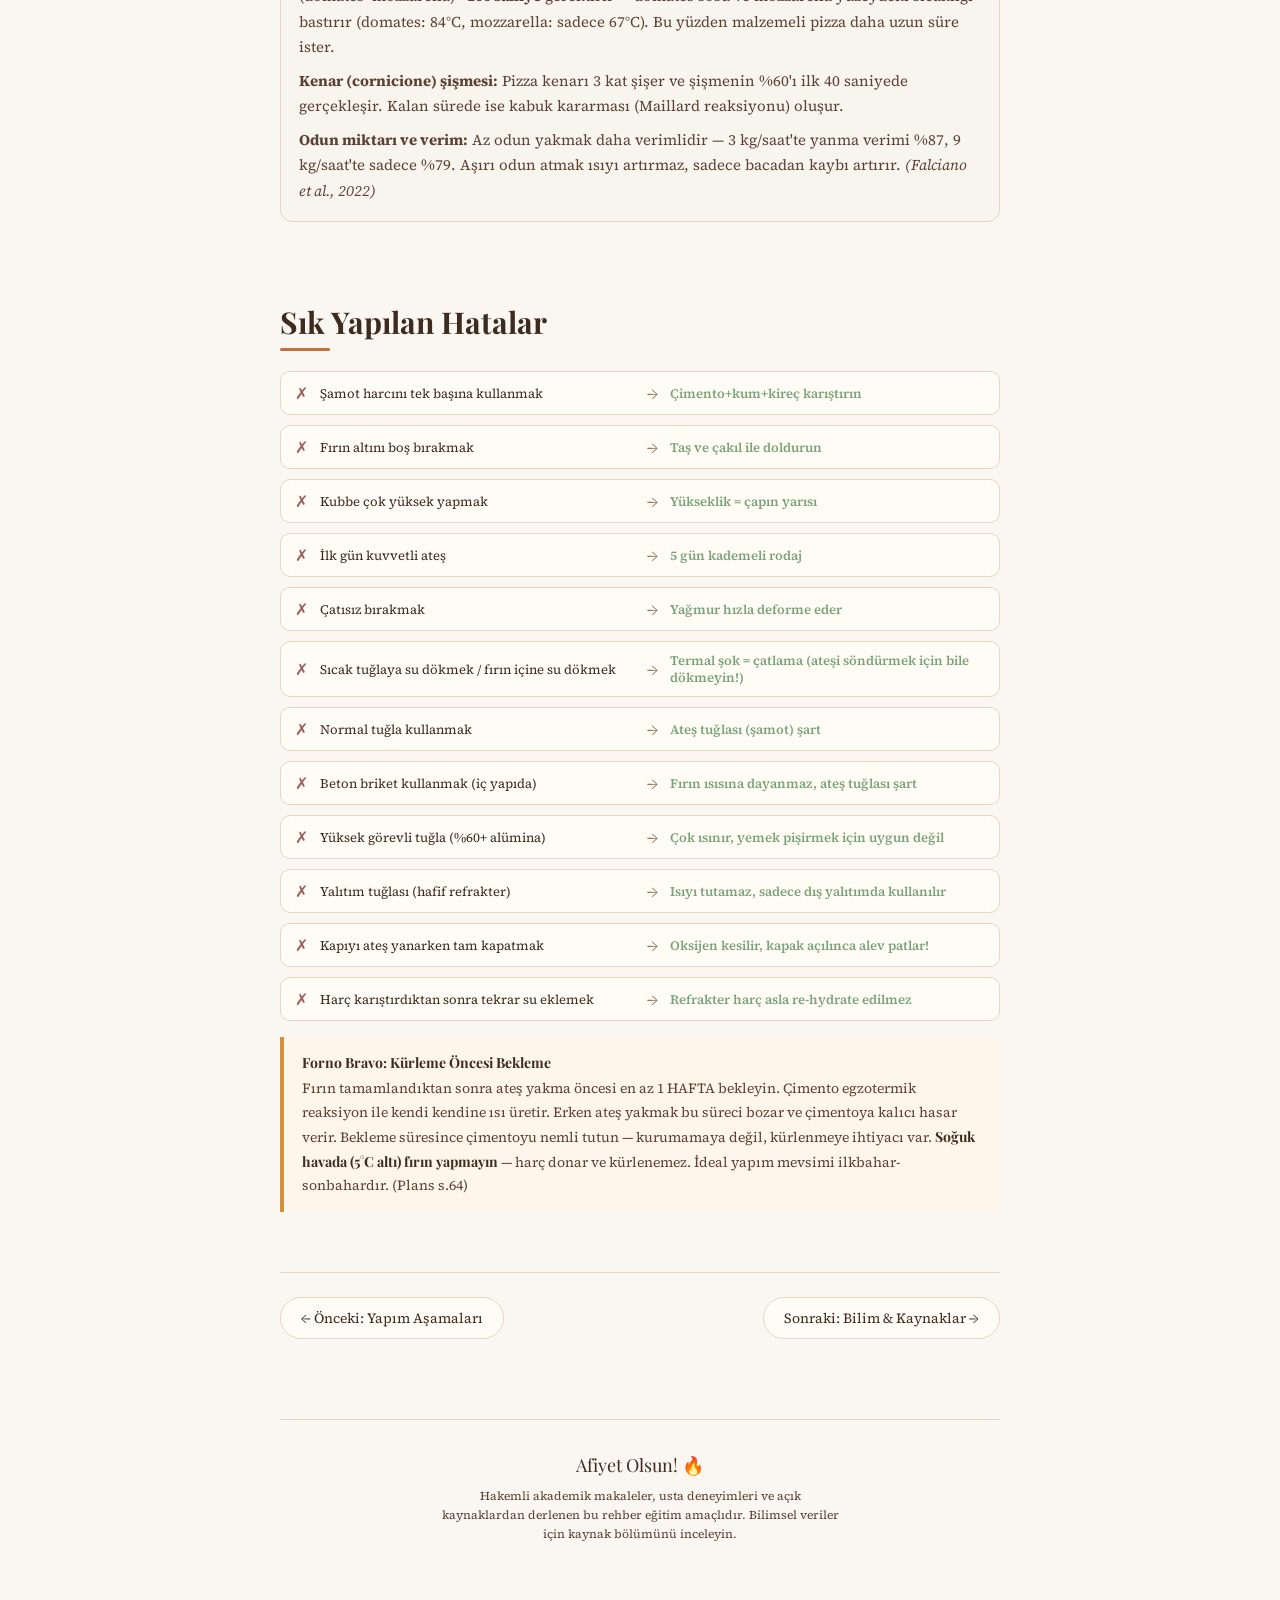
==== commit 6203bdf0: "Harman tuğlası (çingene tuğlası) içeriği eklendi - yalitim.html: Hibrit tuğla stratejisi, bölgesel k" ====
--- a/pisirme.html
+++ b/pisirme.html
@@ -78,6 +78,29 @@
   </div>
 
   <div class="section-panel">
+    <h4 class="panel-title">&#128293; Tuğla Seçimine Göre İşletme Performansı (90 cm fırın)</h4>
+    <div class="content-text">
+      <p>Kubbe malzemesi seçimi yalnızca dayanıklılığı değil, fırının nasıl çalıştığını da değiştirir. Tipik 90 cm aile fırını için karşılaştırma:</p>
+      <table class="data-table">
+        <thead>
+          <tr><th>Metrik</th><th>Harman Kubbe</th><th>Tam Şamot Kubbe</th></tr>
+        </thead>
+        <tbody>
+          <tr><td>Pizza sıcaklığına ısınma (450°C)</td><td><strong>1.5-2 saat</strong></td><td>2.5-3.5 saat</td></tr>
+          <tr><td>Yakma kestikten sonra &gt;200°C tutma</td><td>4-6 saat</td><td><strong>8-12 saat</strong></td></tr>
+          <tr><td>Bir tam yakma (odun, kg)</td><td><strong>6-9 kg</strong></td><td>10-14 kg</td></tr>
+          <tr><td>Yıllık odun (~80 yakma)</td><td><strong>~560 kg</strong></td><td>~960 kg</td></tr>
+          <tr><td>Pizza/lahmacun kalitesi</td><td>&#11088; Hızlı taban, dengeli kabuk</td><td>İyi</td></tr>
+          <tr><td>Ekmek/tandır penceresi</td><td>Kısa-yoğun (45-90 dk)</td><td>&#11088; Geniş (2-3 saat)</td></tr>
+          <tr><td>Termal kütle (~170 kg yapı)</td><td>~62 MJ (14.800 kcal)</td><td>~68 MJ (16.250 kcal)</td></tr>
+        </tbody>
+      </table>
+      <p><strong>Pratik çıkarım:</strong> Pizza ağırlıklı, kısa-orta seans, düşük odun bütçesi → harman kubbe avantajlı. Çok ekmek/tandır partisi, uzun pencere, ticariye yakın kullanım → tam şamot mantıklı. <strong>Hibrit yapı</strong> (taban şamot + kubbe harman) iki dünyanın iyisini buluşturur ve Türk usta pratiğinin standart önerisidir.</p>
+      <p class="source-note">Hesaplar: Forno Bravo Wood-Fired Oven Design Guide; Masonry Heater Association termal kütle çalışmaları; Engineering Toolbox tuğla termal verileri; Türk usta gözlemleri (Uğur Bolat, Akea, Meyvelitepe).</p>
+    </div>
+  </div>
+
+  <div class="section-panel">
     <h4 class="panel-title">&#129385; Kuzu Tandır &amp; Dana Kaburga (90 cm Fırında)</h4>
     <div class="content-text">
       <p><strong>Kuzu tandır:</strong> Kuzu butu veya kolu döküm tencereye ya da toprak güvece yerleştirin. Marine (sarımsak, kekik, defne, zeytinyağı) önerilir. Güvecin ağzını hamurla kapatın — buhar içeride kalır, et kendi suyunda pişer. Fırını pizza sıcaklığına getirin (~400°C), ateşi söndürün, tencereyi içeri koyup kapıyı sızdırmaz kapatın. <strong>6-8 saat</strong> depolanmış ısıyla pişer. Akşam koyun, sabah çıkarın — iyi yalıtılmış 90 cm fırın gece boyu 180-120°C aralığında kalır.</p>
--- a/style.css
+++ b/style.css
@@ -295,3 +295,36 @@
 
 /* Data grid with top margin */
 .data-grid-mt { margin-top: 8px; }
+
+/* Data table — for comparison/reference tables */
+.data-table {
+  width: 100%;
+  border-collapse: collapse;
+  margin: 12px 0;
+  font-size: 14px;
+  background: var(--card);
+  border: 1px solid var(--border);
+  border-radius: 6px;
+  overflow: hidden;
+}
+.data-table th {
+  background: var(--terra);
+  color: #fff;
+  padding: 10px 12px;
+  font-weight: 600;
+  text-align: left;
+}
+.data-table td {
+  padding: 10px 12px;
+  border-bottom: 1px solid var(--border);
+  vertical-align: top;
+  text-align: left;
+  color: var(--dark);
+}
+.data-table tbody tr:nth-child(even) { background: rgba(194,112,62,0.05); }
+.data-table tbody tr:hover { background: rgba(194,112,62,0.1); }
+.data-table tbody tr:last-child td { border-bottom: none; }
+@media (max-width: 600px) {
+  .data-table { font-size: 12px; }
+  .data-table th, .data-table td { padding: 6px 8px; }
+}
